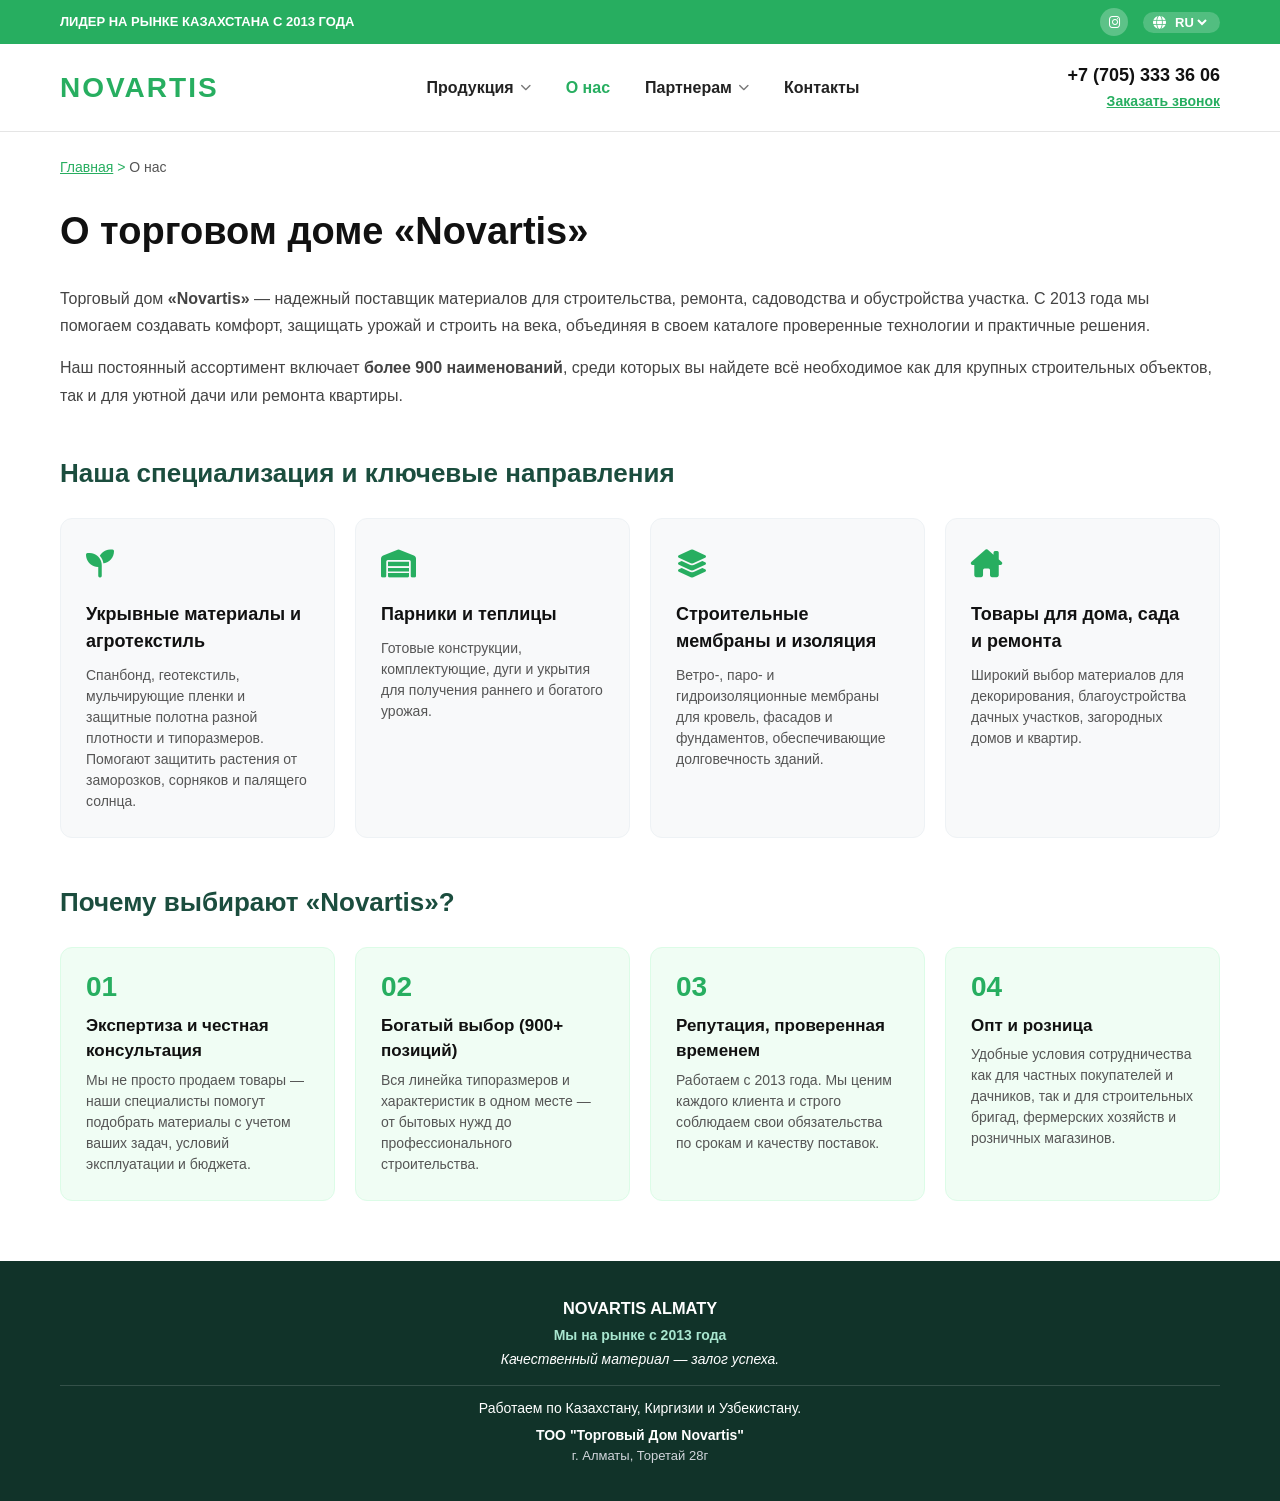
==== about.html @ 36b1d2b5 "Update about page content and styling" ====
<!DOCTYPE html>
<html lang="ru">
<head>
    <meta charset="UTF-8">
    <meta name="viewport" content="width=device-width, initial-scale=1.0">
    <title>О нас — NOVARTIS</title>
    <link rel="stylesheet" href="style.css">
    <link rel="stylesheet" href="https://cdnjs.cloudflare.com/ajax/libs/font-awesome/6.4.0/css/all.min.css">
</head>
<body>

    <!-- Верхняя полоса -->
    <div class="top-bar">
        <div class="container top-bar-container">
            <div class="top-bar-left">
                <span>ЛИДЕР НА РЫНКЕ КАЗАХСТАНА С 2013 ГОДА</span>
            </div>
            <div class="top-bar-right">
                <div class="social-icons">
                    <a href="https://instagram.com/novartis_almaty" target="_blank" class="social-icon" title="Instagram">
                        <i class="fa-brands fa-instagram"></i>
                    </a>
                </div>
                <div class="lang-select-box">
                    <i class="fa-solid fa-globe"></i>
                    <select id="langSelect">
                        <option value="ru" selected>RU</option>
                        <option value="kk">KK</option>
                        <option value="en">EN</option>
                    </select>
                </div>
            </div>
        </div>
    </div>

    <!-- Основная шапка сайта -->
    <header class="site-header">
        <div class="container header-flex">
            <a href="index.html" class="logo-link">
                <span class="logo-green">NOVARTIS</span>
            </a>

            <nav class="main-nav">
                <ul class="nav-list">
                    <li class="nav-element has-dropdown">
                        <a href="index.html#catalog" class="nav-a">
                            <span>Продукция</span>
                            <i class="fa-solid fa-chevron-down arrow-icon"></i>
                        </a>
                        <div class="mega-box">
                            <div class="mega-grid-2col">
                                <a href="index.html#catalog" class="mega-card">
                                    <i class="fa-solid fa-layer-group card-ic"></i>
                                    <span>Строительные мембраны</span>
                                </a>
                                <a href="index.html#catalog" class="mega-card">
                                    <i class="fa-solid fa-seedling card-ic"></i>
                                    <span>Агроволокно и агроткань</span>
                                </a>
                                <a href="index.html#catalog" class="mega-card">
                                    <i class="fa-solid fa-warehouse card-ic"></i>
                                    <span>Тепличная пленка</span>
                                </a>
                                <a href="index.html#catalog" class="mega-card">
                                    <i class="fa-solid fa-border-all card-ic"></i>
                                    <span>Затеняющая сетка</span>
                                </a>
                                <a href="index.html#catalog" class="mega-card">
                                    <i class="fa-solid fa-shield-cat card-ic"></i>
                                    <span>Ограждающие сетки</span>
                                </a>
                                <a href="index.html#catalog" class="mega-card">
                                    <i class="fa-solid fa-box-archive card-ic"></i>
                                    <span>Полиэтиленовая пленка</span>
                                </a>
                            </div>
                        </div>
                    </li>

                    <li class="nav-element">
                        <a href="about.html" class="nav-a active-link">О нас</a>
                    </li>

                    <li class="nav-element has-dropdown">
                        <a href="#" class="nav-a">
                            <span>Партнерам</span>
                            <i class="fa-solid fa-chevron-down arrow-icon"></i>
                        </a>
                        <div class="dropdown-box">
                            <a href="wholesale.html" class="dropdown-item">Оптовым покупателям</a>
                        </div>
                    </li>

                    <li class="nav-element">
                        <a href="contacts.html" class="nav-a">Контакты</a>
                    </li>
                </ul>
            </nav>

            <div class="phone-block">
                <a href="tel:+77053333606" class="phone-link">+7 (705) 333 36 06</a>
                <button type="button" class="callback-btn" id="openCallModal">Заказать звонок</button>
            </div>
        </div>
    </header>

    <!-- СЕКЦИЯ "О НАС" -->
    <main class="about-page">
        <div class="container">
            
            <!-- Хлебные крошки -->
            <nav class="breadcrumbs">
                <a href="index.html">Главная</a> &gt; <span>О нас</span>
            </nav>

            <!-- Заголовок -->
            <h1 class="about-main-title">О торговом доме «Novartis»</h1>

            <!-- Основной текст -->
            <div class="about-intro-box">
                <p>Торговый дом <strong>«Novartis»</strong> — надежный поставщик материалов для строительства, ремонта, садоводства и обустройства участка. С 2013 года мы помогаем создавать комфорт, защищать урожай и строить на века, объединяя в своем каталоге проверенные технологии и практичные решения.</p>
                <p>Наш постоянный ассортимент включает <strong>более 900 наименований</strong>, среди которых вы найдете всё необходимое как для крупных строительных объектов, так и для уютной дачи или ремонта квартиры.</p>
            </div>

            <!-- Направления -->
            <section class="about-block-section">
                <h2 class="about-section-title">Наша специализация и ключевые направления</h2>
                
                <div class="about-cards-grid">
                    <div class="about-card">
                        <div class="about-card-icon"><i class="fa-solid fa-seedling"></i></div>
                        <h3>Укрывные материалы и агротекстиль</h3>
                        <p>Спанбонд, геотекстиль, мульчирующие пленки и защитные полотна разной плотности и типоразмеров. Помогают защитить растения от заморозков, сорняков и палящего солнца.</p>
                    </div>

                    <div class="about-card">
                        <div class="about-card-icon"><i class="fa-solid fa-warehouse"></i></div>
                        <h3>Парники и теплицы</h3>
                        <p>Готовые конструкции, комплектующие, дуги и укрытия для получения раннего и богатого урожая.</p>
                    </div>

                    <div class="about-card">
                        <div class="about-card-icon"><i class="fa-solid fa-layer-group"></i></div>
                        <h3>Строительные мембраны и изоляция</h3>
                        <p>Ветро-, паро- и гидроизоляционные мембраны для кровель, фасадов и фундаментов, обеспечивающие долговечность зданий.</p>
                    </div>

                    <div class="about-card">
                        <div class="about-card-icon"><i class="fa-solid fa-house-chimney"></i></div>
                        <h3>Товары для дома, сада и ремонта</h3>
                        <p>Широкий выбор материалов для декорирования, благоустройства дачных участков, загородных домов и квартир.</p>
                    </div>
                </div>
            </section>

            <!-- Почему выбирают нас -->
            <section class="about-block-section">
                <h2 class="about-section-title">Почему выбирают «Novartis»?</h2>
                
                <div class="why-grid">
                    <div class="why-item">
                        <div class="why-number">01</div>
                        <div class="why-content">
                            <h3>Экспертиза и честная консультация</h3>
                            <p>Мы не просто продаем товары — наши специалисты помогут подобрать материалы с учетом ваших задач, условий эксплуатации и бюджета.</p>
                        </div>
                    </div>

                    <div class="why-item">
                        <div class="why-number">02</div>
                        <div class="why-content">
                            <h3>Богатый выбор (900+ позиций)</h3>
                            <p>Вся линейка типоразмеров и характеристик в одном месте — от бытовых нужд до профессионального строительства.</p>
                        </div>
                    </div>

                    <div class="why-item">
                        <div class="why-number">03</div>
                        <div class="why-content">
                            <h3>Репутация, проверенная временем</h3>
                            <p>Работаем с 2013 года. Мы ценим каждого клиента и строго соблюдаем свои обязательства по срокам и качеству поставок.</p>
                        </div>
                    </div>

                    <div class="why-item">
                        <div class="why-number">04</div>
                        <div class="why-content">
                            <h3>Опт и розница</h3>
                            <p>Удобные условия сотрудничества как для частных покупателей и дачников, так и для строительных бригад, фермерских хозяйств и розничных магазинов.</p>
                        </div>
                    </div>
                </div>
            </section>

        </div>
    </main>

    <!-- Подвал сайта -->
    <footer class="footer">
        <div class="container footer-content" style="display: flex; flex-direction: column; gap: 15px; text-align: center;">
            <div class="footer-info">
                <h3 style="margin-bottom: 5px;">NOVARTIS ALMATY</h3>
                <p style="color: #a8e6cf; font-weight: 600;">Мы на рынке с 2013 года</p>
                <p style="font-style: italic; margin-top: 3px;">Качественный материал — залог успеха.</p>
            </div>
            <div class="footer-location" style="border-top: 1px solid rgba(255,255,255,0.15); padding-top: 12px;">
                <p>Работаем по Казахстану, Киргизии и Узбекистану.</p>
                <p style="margin-top: 6px; font-weight: 600; color: #ffffff;">ТОО "Торговый Дом Novartis"</p>
                <p style="color: #d1d5db; font-size: 13px;">г. Алматы, Торетай 28г</p>
            </div>
        </div>
    </footer>

    <!-- Модалка заказа звонка -->
    <div class="modal-backdrop" id="callModal">
        <div class="modal-card">
            <button type="button" class="modal-close" id="closeCallModal">&times;</button>
            <h3>Связаться с нами</h3>
            <p>Выберите удобный способ связи с отделом продаж NOVARTIS:</p>
            <div class="modal-actions">
                <a href="tel:+77053333606" class="modal-btn btn-phone">
                    <i class="fa-solid fa-phone"></i> <span>Позвонить на номер</span>
                </a>
                <a href="https://wa.me/77053333606" target="_blank" class="modal-btn btn-wa">
                    <i class="fa-brands fa-whatsapp"></i> <span>Написать на WhatsApp</span>
                </a>
            </div>
        </div>
    </div>

    <script>
        const callModal = document.getElementById('callModal');
        const openCallModalBtn = document.getElementById('openCallModal');
        const closeCallModalBtn = document.getElementById('closeCallModal');

        if (openCallModalBtn) openCallModalBtn.addEventListener('click', () => callModal.classList.add('active'));
        if (closeCallModalBtn) closeCallModalBtn.addEventListener('click', () => callModal.classList.remove('active'));
        if (callModal) {
            callModal.addEventListener('click', (e) => {
                if (e.target === callModal) callModal.classList.remove('active');
            });
        }
    </script>
</body>
</html>
---- style.css ----
* {
    box-sizing: border-box;
    margin: 0;
    padding: 0;
}

body {
    font-family: 'Segoe UI', Arial, sans-serif;
    color: #222222;
    background-color: #f8f9fa;
    line-height: 1.5;
}

.container {
    max-width: 1200px;
    margin: 0 auto;
    padding: 0 20px;
}

/* 1. Верхняя полоса */
.top-bar {
    background-color: #27ae60;
    color: #ffffff;
    padding: 8px 0;
    font-size: 13px;
    font-weight: 700;
}

.top-bar-container {
    display: flex;
    justify-content: space-between;
    align-items: center;
}

.top-bar-right {
    display: flex;
    align-items: center;
    gap: 15px;
}

.social-icon {
    color: #ffffff;
    background-color: rgba(255, 255, 255, 0.25);
    width: 28px;
    height: 28px;
    border-radius: 50%;
    display: inline-flex;
    align-items: center;
    justify-content: center;
    text-decoration: none;
    transition: all 0.2s ease;
}

.social-icon:hover {
    background-color: #ffffff;
    color: #27ae60;
}

.lang-select-box {
    display: flex;
    align-items: center;
    gap: 5px;
    background: rgba(255, 255, 255, 0.2);
    padding: 2px 10px;
    border-radius: 12px;
}

.lang-select-box select {
    background: transparent;
    color: #ffffff;
    border: none;
    font-weight: 700;
    font-size: 13px;
    cursor: pointer;
    outline: none;
}

.lang-select-box select option {
    background-color: #1b4d3e;
    color: #ffffff;
}

/* 2. Шапка сайта */
.site-header {
    background-color: #ffffff;
    border-bottom: 1px solid #e5e5e5;
    padding: 18px 0;
    position: relative;
    z-index: 500;
}

.header-flex {
    display: flex;
    align-items: center;
    justify-content: space-between;
}

.logo-link {
    text-decoration: none;
    display: inline-block;
}

.logo-green {
    font-size: 28px;
    font-weight: 900;
    color: #27ae60;
    letter-spacing: 2px;
}

.main-nav {
    display: flex;
    align-items: center;
}

.nav-list {
    list-style: none;
    display: flex;
    align-items: center;
    gap: 35px;
}

.nav-element {
    position: relative;
}

.nav-a {
    font-size: 16px;
    font-weight: 600;
    color: #222222;
    text-decoration: none;
    display: flex;
    align-items: center;
    gap: 6px;
    padding: 8px 0;
    transition: color 0.2s ease;
}

.nav-a:hover {
    color: #27ae60;
}

.arrow-icon {
    font-size: 11px;
    color: #777777;
}

.dropdown-box {
    display: none;
    position: absolute;
    top: 100%;
    left: 0;
    background-color: #ffffff;
    box-shadow: 0 10px 25px rgba(0,0,0,0.12);
    border-radius: 8px;
    min-width: 210px;
    padding: 8px 0;
    z-index: 600;
    border: 1px solid #eeeeee;
}

.nav-element.has-dropdown:hover .dropdown-box {
    display: block;
    animation: fadeIn 0.2s ease;
}

.dropdown-item {
    display: block;
    padding: 10px 18px;
    color: #333333;
    text-decoration: none;
    font-size: 14px;
    font-weight: 600;
}

.dropdown-item:hover {
    background-color: #f2fbf6;
    color: #27ae60;
}

.mega-box {
    display: none;
    position: absolute;
    top: 100%;
    left: 50%;
    transform: translateX(-50%);
    background-color: #ffffff;
    box-shadow: 0 15px 35px rgba(0,0,0,0.15);
    border-radius: 12px;
    padding: 18px;
    width: 660px;
    z-index: 650;
    border: 1px solid #e2e8f0;
}

.nav-element.has-dropdown:hover .mega-box {
    display: block;
    animation: fadeIn 0.2s ease;
}

.mega-grid-2col {
    display: grid;
    grid-template-columns: repeat(2, 1fr);
    gap: 10px;
}

.mega-card {
    display: flex;
    align-items: center;
    gap: 12px;
    padding: 12px 14px;
    border: 1px solid #e8e8e8;
    border-radius: 8px;
    text-decoration: none;
    color: #333333;
    font-weight: 600;
    font-size: 14px;
    transition: all 0.2s ease;
}

.mega-card:hover {
    border-color: #27ae60;
    background-color: #f0fdf4;
    color: #27ae60;
}

.card-ic {
    font-size: 18px;
    color: #27ae60;
}

.phone-block {
    text-align: right;
}

.phone-link {
    display: block;
    font-size: 18px;
    font-weight: 800;
    color: #111111;
    text-decoration: none;
}

.phone-link:hover {
    color: #27ae60;
}

.callback-btn {
    background: none;
    border: none;
    color: #27ae60;
    font-size: 14px;
    font-weight: 700;
    cursor: pointer;
    text-decoration: underline;
    padding: 0;
}

/* 3. БЕЛАЯ ПЛАШКА СВЕРХУ */
.top-curtain-block {
    background-color: #ffffff;
    border-bottom: 1px solid #eaeaea;
    padding: 22px 0;
    position: relative;
    z-index: 10;
}

.curtain-inner {
    display: flex;
    align-items: center;
    justify-content: space-between;
}

.curtain-heading {
    font-size: 26px;
    font-weight: 800;
    color: #1b4d3e;
    line-height: 1.2;
    margin-bottom: 4px;
}

.curtain-subtext {
    font-size: 14px;
    color: #666666;
}

.curtain-quality-badge {
    background-color: #ffffff;
    border: 1px solid #e0e0e0;
    border-radius: 25px;
    padding: 8px 20px;
    display: inline-flex;
    align-items: center;
    gap: 8px;
    box-shadow: 0 4px 12px rgba(0,0,0,0.06);
    font-weight: 700;
    font-size: 14px;
    color: #27ae60;
}

.badge-icon {
    font-size: 18px;
    color: #27ae60;
}

/* 4. УВЕЛИЧЕННЫЙ СЛАЙДЕР ФОТОГРАФИЙ (550px) */
.hero-slider {
    position: relative;
    width: 100%;
    height: 550px;
    overflow: hidden;
    background-color: #0b1d17;
}

.slides-container {
    position: relative;
    width: 100%;
    height: 100%;
}

.slide {
    position: absolute;
    top: 0; left: 0; width: 100%; height: 100%;
    opacity: 0; visibility: hidden;
    transition: opacity 0.8s ease-in-out, visibility 0.8s ease-in-out;
}

.slide.active {
    opacity: 1; visibility: visible; z-index: 1;
}

.slide-banner {
    position: relative;
    width: 100%;
    height: 100%;
    display: flex;
    background-color: #000;
}

.banner-overlay {
    position: absolute; top: 0; left: 0; width: 45%; height: 100%;
    background: linear-gradient(135deg, #091319 0%, #001a33 60%, #0a4d8c 100%);
    clip-path: polygon(0 0, 100% 0, 80% 100%, 0 100%);
    z-index: 2; padding: 50px 60px;
    display: flex; flex-direction: column; justify-content: center; color: #ffffff;
}

.banner-brand { display: flex; align-items: center; gap: 10px; margin-bottom: 15px; }
.logo-icon { font-size: 26px; color: #ffffff; }
.brand-name { display: block; font-size: 18px; font-weight: 800; letter-spacing: 2px; line-height: 1; }
.brand-sub { display: block; font-size: 10px; letter-spacing: 3px; color: #80c4ff; }
.banner-title { font-size: 28px; font-weight: 900; line-height: 1.15; margin-bottom: 20px; color: #fff; text-transform: uppercase; }
.banner-features { list-style: none; display: flex; flex-direction: column; gap: 8px; }
.banner-features li { font-size: 13px; color: #e0e0e0; display: flex; align-items: center; gap: 10px; }
.banner-features i { color: #3399ff; width: 18px; }

.banner-image { width: 100%; height: 100%; background-size: cover; background-position: center; }

/* 5. БЛОК ПРЕИМУЩЕСТВ В ЛИНИЮ НА БЕЛОМ ФОНЕ С ЗЕЛЕНЫМИ ИКОНКАМИ */
.features-bar-section {
    background-color: #ffffff;
    padding: 35px 0;
    border-bottom: 1px solid #eef2f5;
    box-shadow: 0 4px 15px rgba(0,0,0,0.03);
}

.features-grid {
    display: flex;
    justify-content: space-between;
    align-items: flex-start;
    gap: 20px;
}

.feature-item {
    display: flex;
    align-items: flex-start;
    gap: 12px;
    flex: 1;
    min-width: 0;
}

.feature-icon {
    font-size: 28px;
    color: #27ae60;
    line-height: 1;
    flex-shrink: 0;
    margin-top: 2px;
}

.feature-content {
    display: flex;
    flex-direction: column;
}

.feature-title {
    font-size: 14px;
    font-weight: 800;
    color: #111111;
    letter-spacing: 0.3px;
    margin-bottom: 4px;
    text-transform: uppercase;
}

.feature-desc {
    font-size: 13px;
    color: #555555;
    line-height: 1.35;
}

/* Полное удаление зеленой полосы с кнопкой */
.hero-action-bar {
    display: none !important;
}

/* Управление слайдером */
.slider-btn { position: absolute; top: 50%; transform: translateY(-50%); background: rgba(0, 0, 0, 0.5); color: #fff; border: none; width: 42px; height: 42px; border-radius: 50%; font-size: 18px; cursor: pointer; z-index: 10; display: flex; align-items: center; justify-content: center; }
.prev-btn { left: 20px; } .next-btn { right: 20px; }
.slider-dots { position: absolute; bottom: 15px; left: 50%; transform: translateX(-50%); display: flex; gap: 10px; z-index: 10; }
.dot { width: 12px; height: 12px; border-radius: 50%; background: rgba(255, 255, 255, 0.4); cursor: pointer; }
.dot.active { background: #27ae60; transform: scale(1.3); }

/* Модалка */
.modal-backdrop {
    display: none;
    position: fixed;
    top: 0; left: 0; width: 100%; height: 100%;
    background: rgba(0, 0, 0, 0.55);
    z-index: 2000;
    align-items: center;
    justify-content: center;
}

.modal-backdrop.active { display: flex; animation: fadeIn 0.2s ease; }

.modal-card {
    background: #ffffff; padding: 30px; border-radius: 12px; width: 90%; max-width: 380px; position: relative; text-align: center;
}

.modal-close { position: absolute; top: 10px; right: 15px; background: none; border: none; font-size: 26px; cursor: pointer; color: #888; }
.modal-card h3 { font-size: 20px; color: #1b4d3e; margin-bottom: 8px; }
.modal-card p { font-size: 14px; color: #666; margin-bottom: 20px; }
.modal-actions { display: flex; flex-direction: column; gap: 12px; }
.modal-btn { display: flex; align-items: center; justify-content: center; gap: 10px; padding: 12px; border-radius: 8px; text-decoration: none; font-weight: 700; font-size: 14px; }
.btn-phone { background-color: #1b4d3e; color: #ffffff; }
.btn-wa { background-color: #25d366; color: #ffffff; }

/* Каталог */
.catalog-hidden { display: none !important; }
.catalog { padding: 60px 20px; }
.section-title { text-align: center; margin-bottom: 40px; }
.section-title h2 { font-size: 32px; color: #1b4d3e; margin-bottom: 8px; }
.products-grid { display: grid; grid-template-columns: repeat(auto-fit, minmax(320px, 1fr)); gap: 30px; }
.product-card { background-color: #ffffff; border-radius: 12px; overflow: hidden; box-shadow: 0 5px 15px rgba(0,0,0,0.08); display: flex; flex-direction: column; }
.card-image { height: 200px; background-size: cover; background-position: center; }
.card-content { padding: 22px; display: flex; flex-direction: column; flex-grow: 1; }
.card-content h3 { font-size: 20px; color: #1b4d3e; margin-bottom: 10px; }
.card-content .desc { font-size: 14px; color: #555555; margin-bottom: 12px; }
.specs { list-style: none; font-size: 13px; color: #444444; margin-bottom: 20px; flex-grow: 1; }
.card-btn { display: block; text-align: center; background-color: #f0f7f4; color: #1b4d3e; padding: 10px; border-radius: 6px; text-decoration: none; font-weight: 600; }
.card-btn:hover { background-color: #1b4d3e; color: #ffffff; }

.footer { background-color: #113329; color: #ffffff; padding: 35px 0; font-size: 14px; }

@keyframes fadeIn {
    from { opacity: 0; transform: translateY(-8px); }
    to { opacity: 1; transform: translateY(0); }
}

@media (max-width: 992px) {
    .features-grid { flex-wrap: wrap; }
    .feature-item { flex: 1 1 45%; }
}

@media (max-width: 768px) {
    .features-grid { flex-direction: column; }
    .feature-item { width: 100%; }
    .curtain-inner { flex-direction: column; gap: 15px; text-align: center; }
    .banner-overlay { width: 100%; clip-path: none; background: rgba(9, 19, 25, 0.85); }
    .header-flex { flex-direction: column; gap: 15px; }
    .nav-list { gap: 15px; }
}
/* СТИЛИ ДЛЯ СТРАНИЦЫ КОНТАКТОВ */
.contacts-page {
    padding-top: 25px;
    background-color: #ffffff;
}

.breadcrumbs {
    font-size: 14px;
    color: #27ae60;
    margin-bottom: 25px;
}

.breadcrumbs a {
    color: #27ae60;
    text-decoration: underline;
}

.breadcrumbs span {
    color: #555555;
}

.contacts-main-title {
    font-size: 38px;
    font-weight: 800;
    color: #111111;
    margin-bottom: 25px;
}

.contacts-description {
    font-size: 16px;
    color: #444444;
    line-height: 1.6;
    max-width: 850px;
    margin-bottom: 45px;
}

.contacts-description p {
    margin-bottom: 6px;
}

.office-block {
    margin-bottom: 50px;
}

.office-title {
    font-size: 22px;
    font-weight: 700;
    color: #111111;
    margin-bottom: 25px;
}

.office-info-list {
    display: flex;
    flex-direction: column;
    gap: 22px;
}

.info-item {
    display: flex;
    align-items: center;
    gap: 18px;
}

.info-icon-circle {
    width: 48px;
    height: 48px;
    background-color: #27ae60;
    color: #ffffff;
    border-radius: 50%;
    display: flex;
    align-items: center;
    justify-content: center;
    font-size: 20px;
    flex-shrink: 0;
}

.info-text {
    display: flex;
    flex-direction: column;
}

.info-label {
    font-size: 14px;
    color: #888888;
    margin-bottom: 2px;
}

.info-value {
    font-size: 18px;
    font-weight: 700;
    color: #111111;
}

.info-value-link {
    font-size: 20px;
    font-weight: 800;
    color: #111111;
    text-decoration: none;
    transition: color 0.2s ease;
}

.info-value-link:hover {
    color: #27ae60;
}

.active-link {
    color: #27ae60 !important;
}

.map-section {
    width: 100%;
    margin-top: 30px;
    border-top: 1px solid #e0e0e0;
}
/* СТИЛИ ДЛЯ СТРАНИЦЫ "О НАС" */
.about-page {
    padding: 25px 0 60px 0;
    background-color: #ffffff;
}

.about-main-title {
    font-size: 38px;
    font-weight: 800;
    color: #111111;
    margin-bottom: 25px;
}

.about-intro-box {
    font-size: 16px;
    color: #444444;
    line-height: 1.7;
    margin-bottom: 40px;
}

.about-intro-box p {
    margin-bottom: 15px;
}

.about-block-section {
    margin-top: 45px;
}

.about-section-title {
    font-size: 26px;
    font-weight: 700;
    color: #1b4d3e;
    margin-bottom: 25px;
}

.about-cards-grid {
    display: grid;
    grid-template-columns: repeat(auto-fit, minmax(260px, 1fr));
    gap: 20px;
}

.about-card {
    background-color: #f8f9fa;
    border: 1px solid #eef2f5;
    border-radius: 12px;
    padding: 25px;
    transition: transform 0.2s ease, box-shadow 0.2s ease;
}

.about-card:hover {
    transform: translateY(-4px);
    box-shadow: 0 8px 20px rgba(0,0,0,0.06);
}

.about-card-icon {
    font-size: 28px;
    color: #27ae60;
    margin-bottom: 15px;
}

.about-card h3 {
    font-size: 18px;
    color: #111111;
    margin-bottom: 10px;
    font-weight: 700;
}

.about-card p {
    font-size: 14px;
    color: #555555;
    line-height: 1.5;
}

.why-grid {
    display: grid;
    grid-template-columns: repeat(auto-fit, minmax(260px, 1fr));
    gap: 20px;
}

.why-item {
    background-color: #f0fdf4;
    border: 1px solid #dcfce7;
    border-radius: 12px;
    padding: 25px;
    display: flex;
    flex-direction: column;
    gap: 12px;
}

.why-number {
    font-size: 28px;
    font-weight: 900;
    color: #27ae60;
    line-height: 1;
}

.why-content h3 {
    font-size: 17px;
    color: #111111;
    margin-bottom: 6px;
    font-weight: 700;
}

.why-content p {
    font-size: 14px;
    color: #555555;
    line-height: 1.5;
}
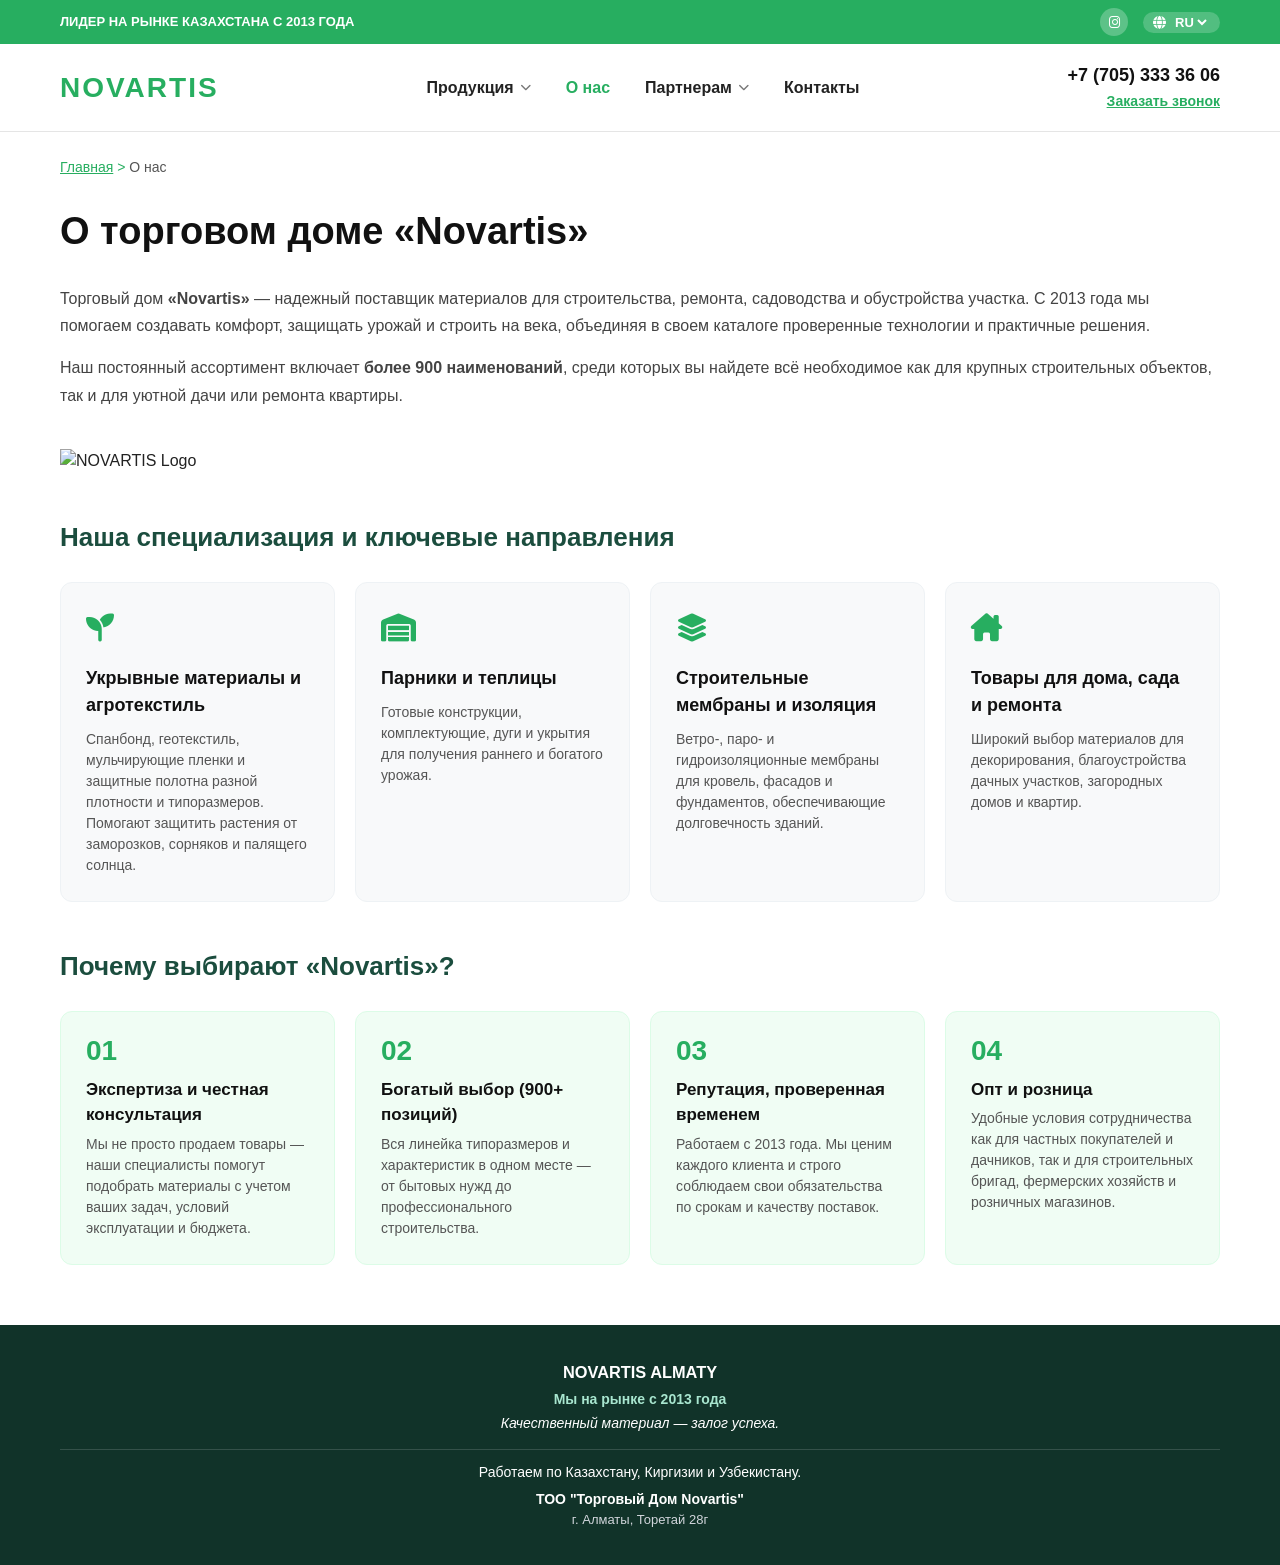
==== commit 740e523a: "Add two-column layout to about page with text on left and logo on right" ====
--- a/about.html
+++ b/about.html
@@ -113,13 +113,19 @@
                 <a href="index.html">Главная</a> &gt; <span>О нас</span>
             </nav>
 
-            <!-- Заголовок -->
-            <h1 class="about-main-title">О торговом доме «Novartis»</h1>
-
-            <!-- Основной текст -->
-            <div class="about-intro-box">
-                <p>Торговый дом <strong>«Novartis»</strong> — надежный поставщик материалов для строительства, ремонта, садоводства и обустройства участка. С 2013 года мы помогаем создавать комфорт, защищать урожай и строить на века, объединяя в своем каталоге проверенные технологии и практичные решения.</p>
-                <p>Наш постоянный ассортимент включает <strong>более 900 наименований</strong>, среди которых вы найдете всё необходимое как для крупных строительных объектов, так и для уютной дачи или ремонта квартиры.</p>
+            <!-- ДВУХКОЛОНОЧНЫЙ БЛОК: ТЕКСТ СЛЕВА, ЛОГОТИП СПРАВА -->
+            <div class="about-hero-grid">
+                <div class="about-hero-text">
+                    <h1 class="about-main-title">О торговом доме «Novartis»</h1>
+                    <div class="about-intro-box">
+                        <p>Торговый дом <strong>«Novartis»</strong> — надежный поставщик материалов для строительства, ремонта, садоводства и обустройства участка. С 2013 года мы помогаем создавать комфорт, защищать урожай и строить на века, объединяя в своем каталоге проверенные технологии и практичные решения.</p>
+                        <p>Наш постоянный ассортимент включает <strong>более 900 наименований</strong>, среди которых вы найдете всё необходимое как для крупных строительных объектов, так и для уютной дачи или ремонта квартиры.</p>
+                    </div>
+                </div>
+                
+                <div class="about-hero-image">
+                    <img src="about-logo.png" alt="NOVARTIS Logo" class="about-logo-img">
+                </div>
             </div>
 
             <!-- Направления -->
